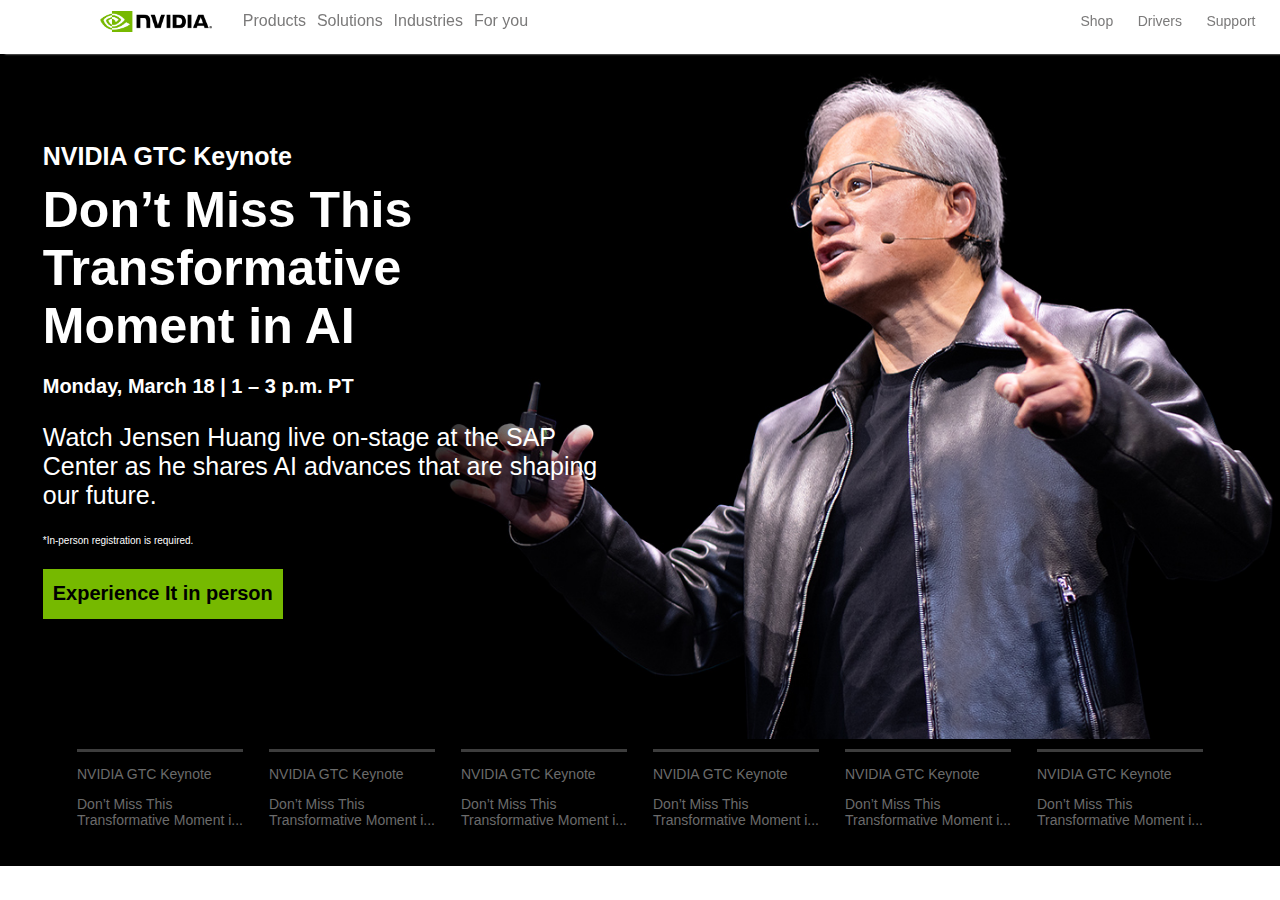
==== docs/index.html @ 4d6d6a71 "Version 1" ====
<!DOCTYPE html>
<html lang="en">
<head>
    <meta charset="UTF-8">
    <meta name="viewport" content="width=device-width, initial-scale=1.0">
    <title>Document</title>
    <link rel="stylesheet" href="styles/index.css">
</head>
<body>

    <div class="top-bar">
        <div class="top-bar-left">
            <img class="top-bar-logo"src="images/Nvidia_logo-700x133.png" alt="logo">
            <div class="top-bar-left-elements">
                <p>Products</p>
                <p>Solutions</p>
                <p>Industries</p>
                <p>For you</p>
            </div>
        </div>
        <div class="top-bar-right">
            <div class="top-bar-right-images">
            </div>
            <div class="top-bar-right-elements">
                <p>Shop</p>
                <p>Drivers</p>
                <p>Support</p>
            </div>
        </div>
    </div>

    <div class="intro">
        <div class="intro-top">
            <div class="intro-top-left">
                <div class="intro-top-left-text">
                    <p class="intro-top-left-text-first">NVIDIA GTC Keynote</p>
                    <p class="intro-top-left-text-second">Don’t Miss This <br>
                        Transformative <br>
                        Moment in AI</p>
                    <p class="intro-top-left-text-third">Monday, March 18   |   1 – 3 p.m. PT</p>
                    <p class="intro-top-left-text-fourth">Watch Jensen Huang live on-stage at the SAP <br>Center as he shares AI advances that are shaping <br>our future.</p>
                    <p class="intro-top-left-text-fifth">*In-person registration is required.</p>
                    <button class="intro-top-left-text-button">
                        Experience It in person
                    </button>
                </div>
            </div>
            <div>

            </div>
        </div>
        <div class="intro-bottom">
            <div class="intro-bottom-1">
                <div class="intro-bottom-bar"> </div>
                <p>NVIDIA GTC Keynote</p>
                <p>Don’t Miss This <br>
                    Transformative
                    Moment i...</p>
            </div>
            <div class="intro-bottom-2">
                <div class="intro-bottom-bar"> </div>
                <p>NVIDIA GTC Keynote</p>
                <p>Don’t Miss This <br>
                    Transformative
                    Moment i...</p>
            </div>
            <div class="intro-bottom-3">
                <div class="intro-bottom-bar"> </div>
                <p>NVIDIA GTC Keynote</p>
                <p>Don’t Miss This <br>
                    Transformative
                    Moment i...</p>
            </div>
            <div class="intro-bottom-4">
                <div class="intro-bottom-bar"> </div>
                <p>NVIDIA GTC Keynote</p>
                <p>Don’t Miss This <br>
                    Transformative
                    Moment i...</p>
            </div>
            <div class="intro-bottom-5">
                <div class="intro-bottom-bar"> </div>
                <p>NVIDIA GTC Keynote</p>
                <p>Don’t Miss This <br>
                    Transformative
                    Moment i...</p>
            </div>
            <div class="intro-bottom-6">
                <div class="intro-bottom-bar"> </div>
                <p>NVIDIA GTC Keynote</p>
                <p>Don’t Miss This <br>
                    Transformative
                    Moment i...</p>
            </div>
        </div>
    </div>
</body>
</html>
---- docs/styles/index.css ----
body {
    margin: 0;
    padding: 0;
}
.top-bar {
    position: fixed;
    top: 0;
    left: 0;
    height: 6%;
    width: 100%;
    display: grid;
    grid-template-columns: 50% 50%;
    color: rgb(123, 122, 122);
    box-shadow: 5px 0px 2px 0px rgb(211, 210, 210); 
    background-color: white;
}

.top-bar-left{
    display: flex;
    flex-direction: row;
    height: 32%;
    align-items: center;
}

.top-bar-right {
    height: 32%;
    display: flex;
    flex-direction: row-reverse;
    align-items: center;
}

.top-bar-logo {
    height: 50%;
    margin-left: 100px;
    margin-right: 20px;
}

.top-bar-left-elements {
    display: flex;
    flex-direction: row;
    width: 48%;
    justify-content: space-evenly;
    font-size: 16px;
    font-family: Arial, Helvetica, sans-serif;
}

.top-bar-right-elements
{
    display: flex;
    flex-direction: row;
    width: 35%;
    justify-content: space-evenly;
    font-size: 14px;
    font-family: Arial, Helvetica, sans-serif;
}
/* p.top-bar-left-elements {
    display: inline-block;
} */

.intro {
    height: 830px;
    background-color: rgb(0, 0, 0);
    margin-top: 2.8%;
    margin-left: 0;
    margin-right: 0;
    padding: 0;
    border: 0;
    background-image: url("intro-background.jpg");
    background-position-y: 10px;
    background-position-x: -560px;
    background-repeat: no-repeat;
    background-size: 180%;
    display: grid;
    grid-template-rows: 83% auto;
    
}

.intro-top {
    /* background-color: aqua; */
    display: grid;
    grid-template-columns: 50% auto;
}

.intro-bottom {
    /* background-color: bisque; */
    display: flex;
    justify-content: space-around;
    align-items: center;
    width: 90%;
    padding-left: 5%;
    color:#6b6b6b;
    font-family: Arial, Helvetica, sans-serif;
    font-size: 14px;
}

.intro-top-left {
    /* background-color: blueviolet; */
    font-family:Arial, Helvetica, sans-serif;
    font-size: 20px;
    color: white;
    display: flex;
    align-items: center;
    justify-content: space-around;
}

.intro-top-left-text-first {
    font-size: 25px;
    font-weight: bolder;
    margin: 0;
    padding: 0;
}

.intro-top-left-text-second {
    font-size: 50px;
    font-weight: bolder;
    margin-top: 10px;
    margin-bottom: 10px;
}

.intro-top-left-text-third {
    font-size: 20px;
    font-weight: bolder;
}

.intro-top-left-text-fourth {
    font-size: 25px;
}

.intro-top-left-text-fifth {
    font-size: 10px;
    margin-top: 23px;
    margin-bottom: 23px;
}

.intro-top-left-text-button {
    border: none;
    height: 50px;
    font-size: 20px;
    padding-left: 10px;
    padding-right: 10px;
    background-color: #76B900;
    font-weight: 550;
}

.intro-bottom-bar {
    height: 3px;
    background-color: #3D3D3D;
    color: #3D3D3D;
}

.intro-bottom-1:hover, .intro-bottom-2:hover, .intro-bottom-3:hover, .intro-bottom-4:hover, .intro-bottom-5:hover, .intro-bottom-6:hover  {
    color: white;
    cursor: pointer;
}
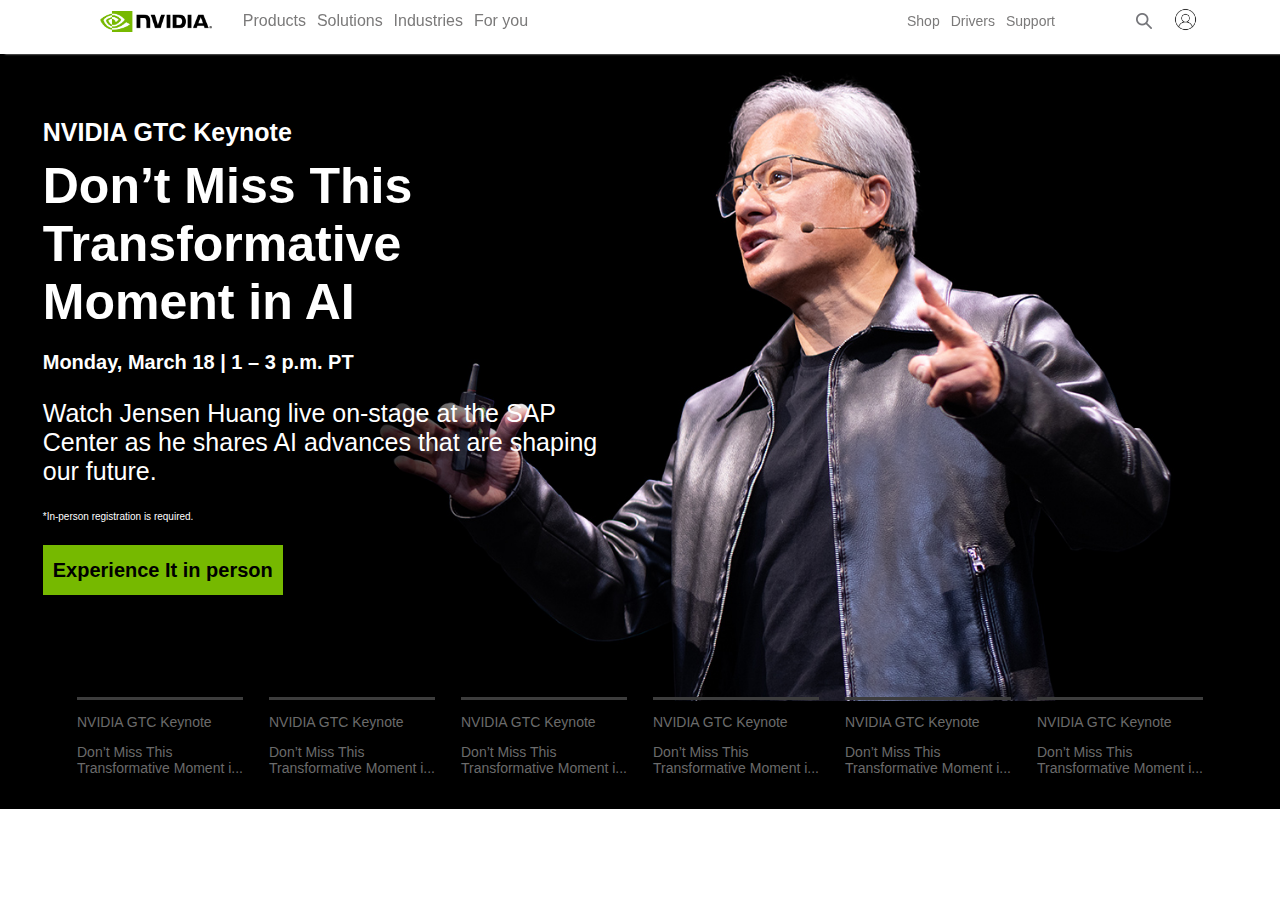
==== commit aa1a0369: "Version 2" ====
--- a/docs/index.html
+++ b/docs/index.html
@@ -25,6 +25,11 @@
                 <p>Shop</p>
                 <p>Drivers</p>
                 <p>Support</p>
+                <div class="top-bar-right-icons">
+                    <img src="images/search icon.png" class="top-bar-search" alt="">
+                    <a href="page02.html"><img src="images/user-profile.jpg" class="top-bar-user" alt=""></a>
+                </div>
+                
             </div>
         </div>
     </div>
--- a/docs/styles/index.css
+++ b/docs/styles/index.css
@@ -48,17 +48,34 @@
 {
     display: flex;
     flex-direction: row;
-    width: 35%;
+    width: 60%;
     justify-content: space-evenly;
     font-size: 14px;
     font-family: Arial, Helvetica, sans-serif;
+    align-items: center;
 }
 /* p.top-bar-left-elements {
     display: inline-block;
 } */
+.top-bar-right-icons {
+    display: flex;
+    align-items: center;
+    margin-right: 70px;
+    margin-left: 70px;
+}
+.top-bar-search {
+    height: 16px;
+    opacity: 0.56;
+}
+
+.top-bar-user {
+    margin-left: 20px;
+    height: 27px;
+    opacity: 0.85;
+}
 
 .intro {
-    height: 830px;
+    height: 773px;
     background-color: rgb(0, 0, 0);
     margin-top: 2.8%;
     margin-left: 0;
@@ -69,7 +86,7 @@
     background-position-y: 10px;
     background-position-x: -560px;
     background-repeat: no-repeat;
-    background-size: 180%;
+    background-size: 170%;
     display: grid;
     grid-template-rows: 83% auto;
     
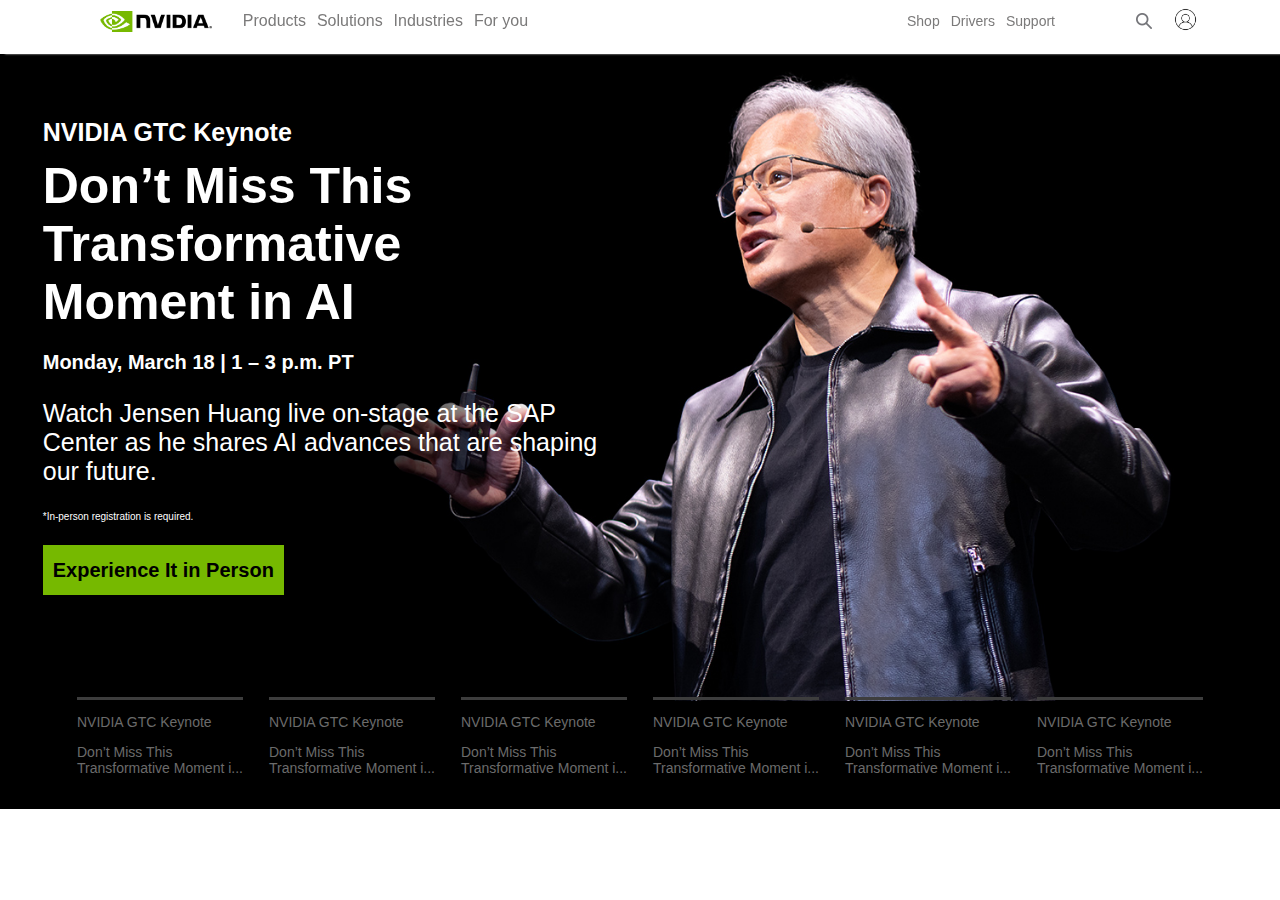
==== commit da66d1ba: "Version 3" ====
--- a/docs/index.html
+++ b/docs/index.html
@@ -3,7 +3,8 @@
 <head>
     <meta charset="UTF-8">
     <meta name="viewport" content="width=device-width, initial-scale=1.0">
-    <title>Document</title>
+    <title>World Leader in Artificial Intelligence Computing | NVIDIA</title>
+    <link rel="icon" href="images/nvidia-fevicon.png">
     <link rel="stylesheet" href="styles/index.css">
 </head>
 <body>
@@ -24,12 +25,11 @@
             <div class="top-bar-right-elements">
                 <p>Shop</p>
                 <p>Drivers</p>
-                <p>Support</p>
+                <a href="page03.html" style="text-decoration: none; color: rgb(123, 122, 122);"><p>Support</p></a>
                 <div class="top-bar-right-icons">
                     <img src="images/search icon.png" class="top-bar-search" alt="">
                     <a href="page02.html"><img src="images/user-profile.jpg" class="top-bar-user" alt=""></a>
                 </div>
-                
             </div>
         </div>
     </div>
@@ -46,7 +46,7 @@
                     <p class="intro-top-left-text-fourth">Watch Jensen Huang live on-stage at the SAP <br>Center as he shares AI advances that are shaping <br>our future.</p>
                     <p class="intro-top-left-text-fifth">*In-person registration is required.</p>
                     <button class="intro-top-left-text-button">
-                        Experience It in person
+                        Experience It in Person
                     </button>
                 </div>
             </div>
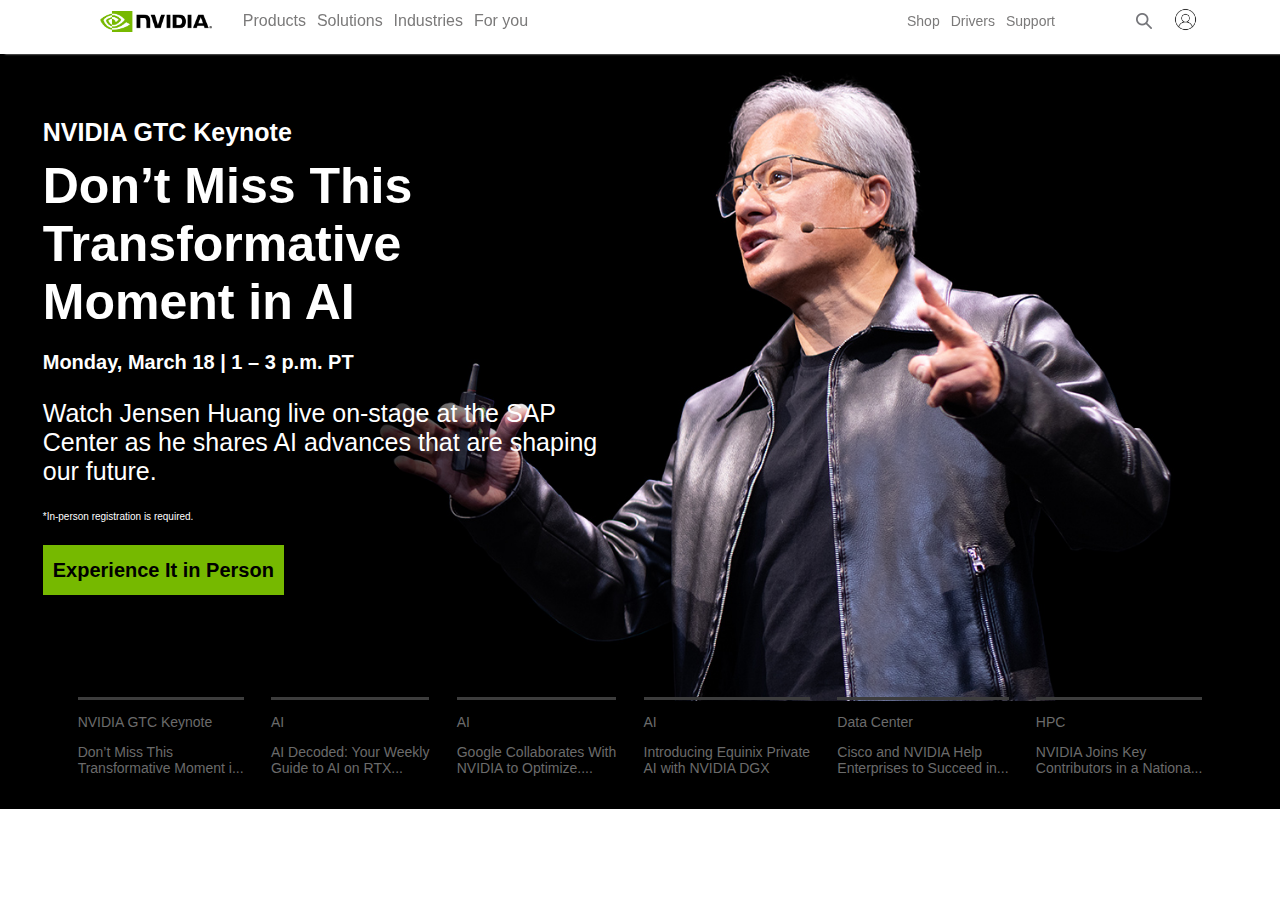
==== commit 206a852d: "Minor changes - Version 3" ====
--- a/docs/index.html
+++ b/docs/index.html
@@ -23,9 +23,9 @@
             <div class="top-bar-right-images">
             </div>
             <div class="top-bar-right-elements">
-                <p>Shop</p>
+                <a href="page03.html" style="text-decoration: none; color: rgb(123, 122, 122);"><p>Shop</p></a>
                 <p>Drivers</p>
-                <a href="page03.html" style="text-decoration: none; color: rgb(123, 122, 122);"><p>Support</p></a>
+                <p>Support</p>
                 <div class="top-bar-right-icons">
                     <img src="images/search icon.png" class="top-bar-search" alt="">
                     <a href="page02.html"><img src="images/user-profile.jpg" class="top-bar-user" alt=""></a>
@@ -64,38 +64,29 @@
             </div>
             <div class="intro-bottom-2">
                 <div class="intro-bottom-bar"> </div>
-                <p>NVIDIA GTC Keynote</p>
-                <p>Don’t Miss This <br>
-                    Transformative
-                    Moment i...</p>
+                <p>AI</p>
+                <p>AI Decoded: Your Weekly <br> Guide to AI on RTX...</p>
             </div>
             <div class="intro-bottom-3">
                 <div class="intro-bottom-bar"> </div>
-                <p>NVIDIA GTC Keynote</p>
-                <p>Don’t Miss This <br>
-                    Transformative
-                    Moment i...</p>
+                <p>AI</p>
+                <p>Google Collaborates With <br> NVIDIA to Optimize....</p>
             </div>
             <div class="intro-bottom-4">
                 <div class="intro-bottom-bar"> </div>
-                <p>NVIDIA GTC Keynote</p>
-                <p>Don’t Miss This <br>
-                    Transformative
-                    Moment i...</p>
+                <p>AI</p>
+                <p>Introducing Equinix Private <br>
+                    AI with NVIDIA DGX</p>
             </div>
             <div class="intro-bottom-5">
                 <div class="intro-bottom-bar"> </div>
-                <p>NVIDIA GTC Keynote</p>
-                <p>Don’t Miss This <br>
-                    Transformative
-                    Moment i...</p>
+                <p>Data Center</p>
+                <p>Cisco and NVIDIA Help <br> Enterprises to Succeed in...</p>
             </div>
             <div class="intro-bottom-6">
                 <div class="intro-bottom-bar"> </div>
-                <p>NVIDIA GTC Keynote</p>
-                <p>Don’t Miss This <br>
-                    Transformative
-                    Moment i...</p>
+                <p>HPC</p>
+                <p>NVIDIA Joins Key <br> Contributors in a Nationa...</p>
             </div>
         </div>
     </div>
--- a/docs/styles/index.css
+++ b/docs/styles/index.css
@@ -82,7 +82,7 @@
     margin-right: 0;
     padding: 0;
     border: 0;
-    background-image: url("intro-background.jpg");
+    background-image: url("/docs/images/intro-background.jpg");
     background-position-y: 10px;
     background-position-x: -560px;
     background-repeat: no-repeat;
